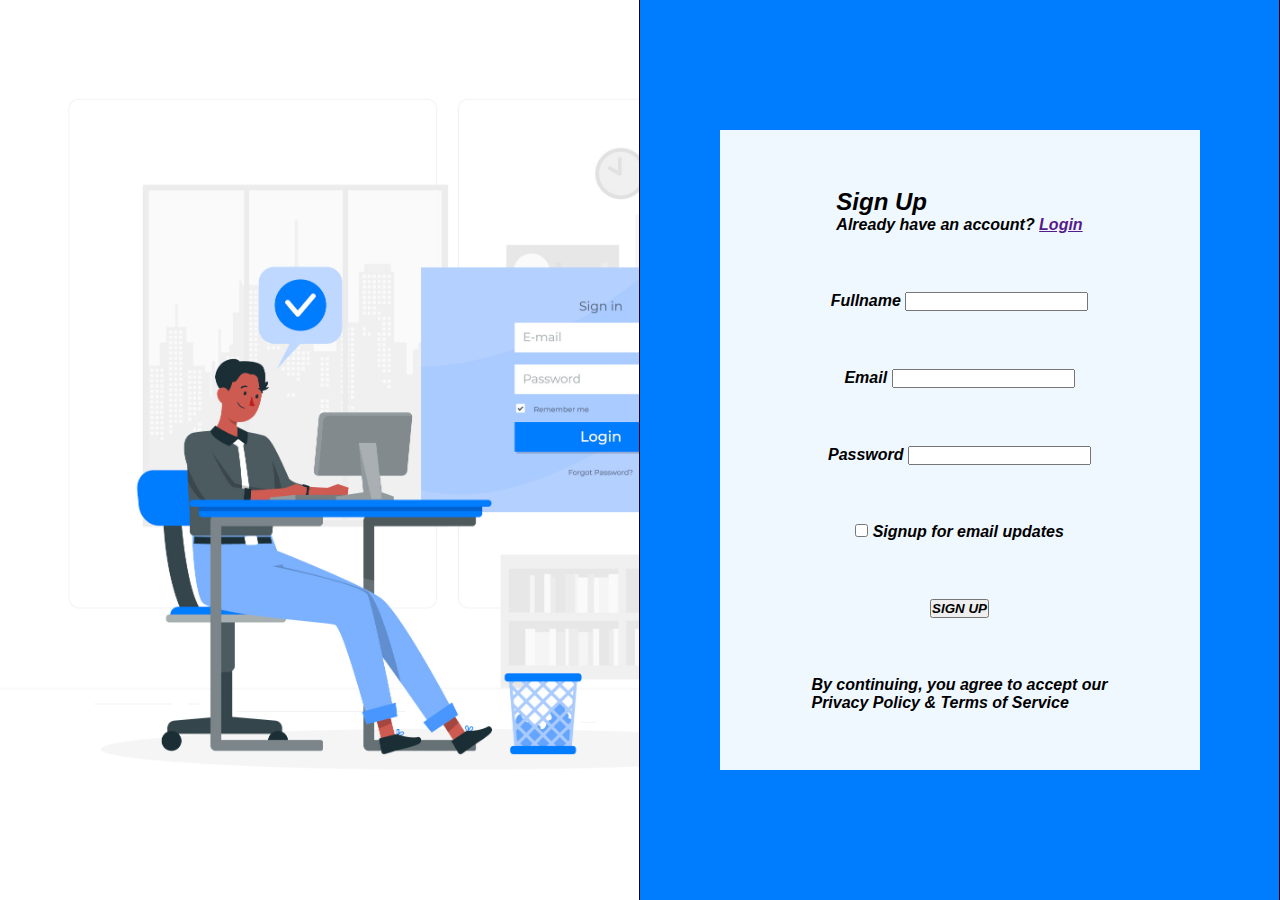
==== HTML/index.html @ ccd3d05e "A beautiful not completed signup page" ====
<!DOCTYPE html>
<html lang="en">
<head>
    <meta charset="UTF-8">
    <meta http-equiv="X-UA-Compatible" content="IE=edge">
    <meta name="viewport" content="width=device-width, initial-scale=1.0">
    <title>Signup page</title>
    <link rel="stylesheet" href="/stylesheet/style.css">
</head>
<body>
    <section id="sec1">
        <div class="signup-intro">
            
        </div>
    </section>
    <section>
        <form action="">
            <div class="signup-text">
                <h2>Sign Up</h2>
                <p>Already have an account? <a href="">Login</a></p>
            </div>
            <div class="fullname">
                <label for="Fullname">Fullname</label>
                <input type="text" required>
            </div>
            <div class="email">
                <label for="Email">Email</label>
                <input type="text" required>
            </div>
            <div class="password">
                <label for="Password">Password</label>
                <input type="password">
            </div>  
            <div class="emailUpdates">
                <input type="checkbox">
                <label for="">Signup for email updates</label>
            </div>
            <button>
                SIGN UP
            </button>
            <div class="terms-and-conditions">
                <p>By continuing, you agree to accept our <br> Privacy Policy & Terms of Service</p>
            </div>
        </form>
    </section>
</body>
</html>
---- stylesheet/style.css ----
*{
    margin: 0;
    padding: 0;
    box-sizing: border-box;
    font-family: 'Montserrat', sans-serif;
    transition: 0.6s;
    font-style: oblique;
    font-weight: 600;
}
body{
    display: flex;
    align-items: center;
    justify-content: space-between;
    flex-direction: row;
    
}
section{
    height: 100vh;
    width: 100%;
    border-right: 1px solid black;
    background-color: #007CFF;
    display: flex;
    align-items: center;
    justify-content: center;
    flex-direction: column;
}
#sec1{
    background-image: url(/Images/6343825.jpg);
    background-repeat: no-repeat;
    background-size: cover;
}
form{
    height: 40rem;
    width: 30rem;
    background-color: aliceblue;
    display: flex;
    align-items: center;
    justify-content: space-evenly;
    flex-direction: column;
}
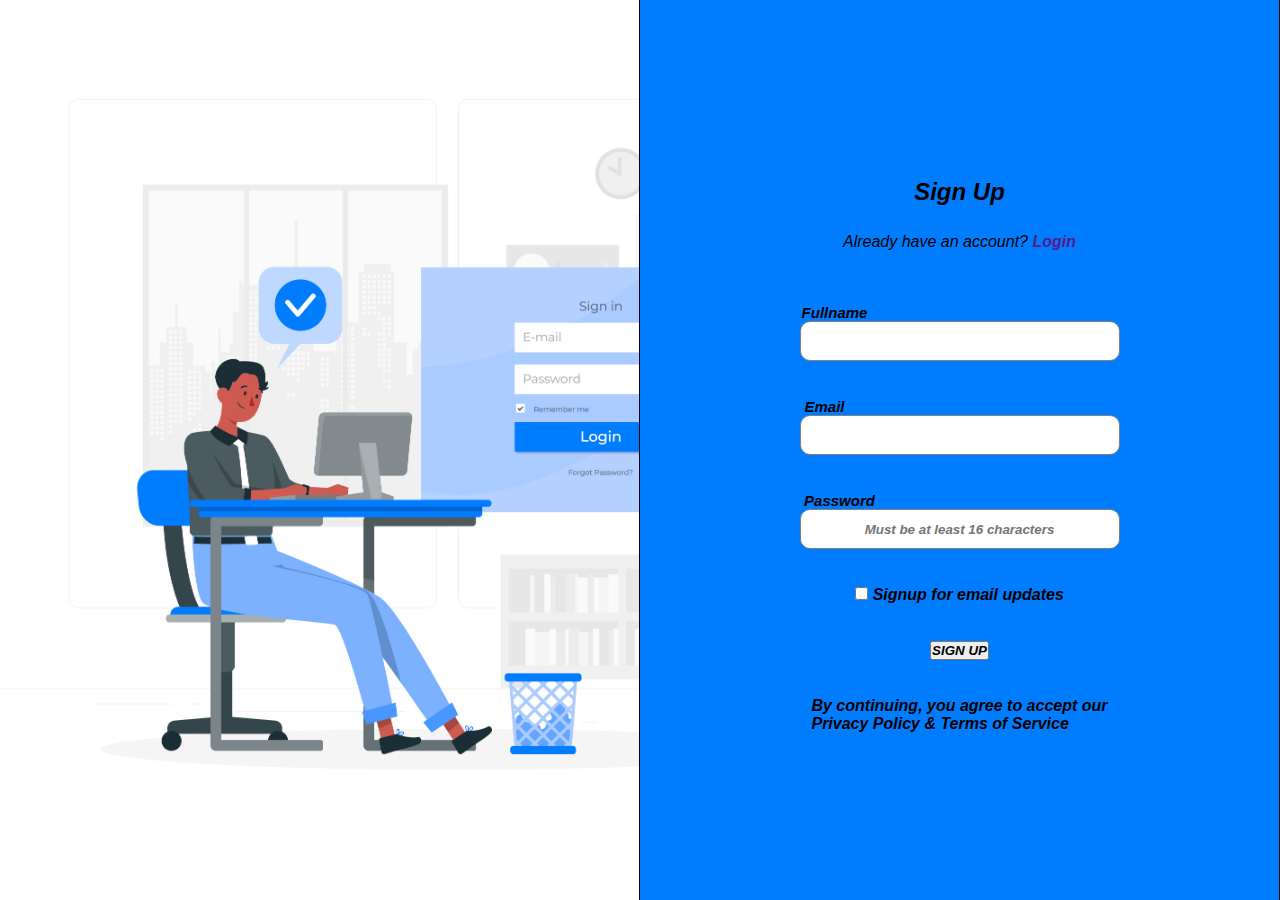
==== commit e89d608d: "Styled the Form" ====
--- a/HTML/index.html
+++ b/HTML/index.html
@@ -29,7 +29,7 @@
             </div>
             <div class="password">
                 <label for="Password">Password</label>
-                <input type="password">
+                <input type="password" placeholder="Must be at least 16 characters" required>
             </div>  
             <div class="emailUpdates">
                 <input type="checkbox">
--- a/stylesheet/style.css
+++ b/stylesheet/style.css
@@ -32,9 +32,69 @@
 form{
     height: 40rem;
     width: 30rem;
-    background-color: aliceblue;
     display: flex;
     align-items: center;
     justify-content: space-evenly;
     flex-direction: column;
 }
+.signup-text{
+    text-align: center;
+    line-height: 50px;
+}
+.signup-text p{
+    font-weight: 100;
+}
+.signup-text a{
+    text-decoration: none;
+}
+.fullname{
+    display: flex;
+    align-items: center;
+    justify-content: space-evenly;
+    flex-direction: column;
+}
+.fullname label{
+    padding-right: 250px;
+    font-size: 15px;
+}
+.fullname input{
+    height: 2.5rem;
+    width: 20rem;
+    border-radius: 10px;
+    border: 1px solid gray;
+    text-align: center;
+}
+.email{
+    display: flex;
+    align-items: center;
+    justify-content: space-evenly;
+    flex-direction: column;
+}
+.email label{
+    padding-right: 270px;
+    font-size: 15px;
+}
+.email input{
+    height: 2.5rem;
+    width: 20rem;
+    border-radius: 10px;
+    border: 1px solid gray;
+    text-align: center;
+}
+.password{
+    display: flex;
+    align-items: center;
+    justify-content: space-evenly;
+    flex-direction: column;
+}
+.password label{
+    padding-right: 240px;
+    font-size: 15px;
+}
+.password input{
+    height: 2.5rem;
+    width: 20rem;
+    border-radius: 10px;
+    border: 1px solid gray;
+    text-align: center;
+}
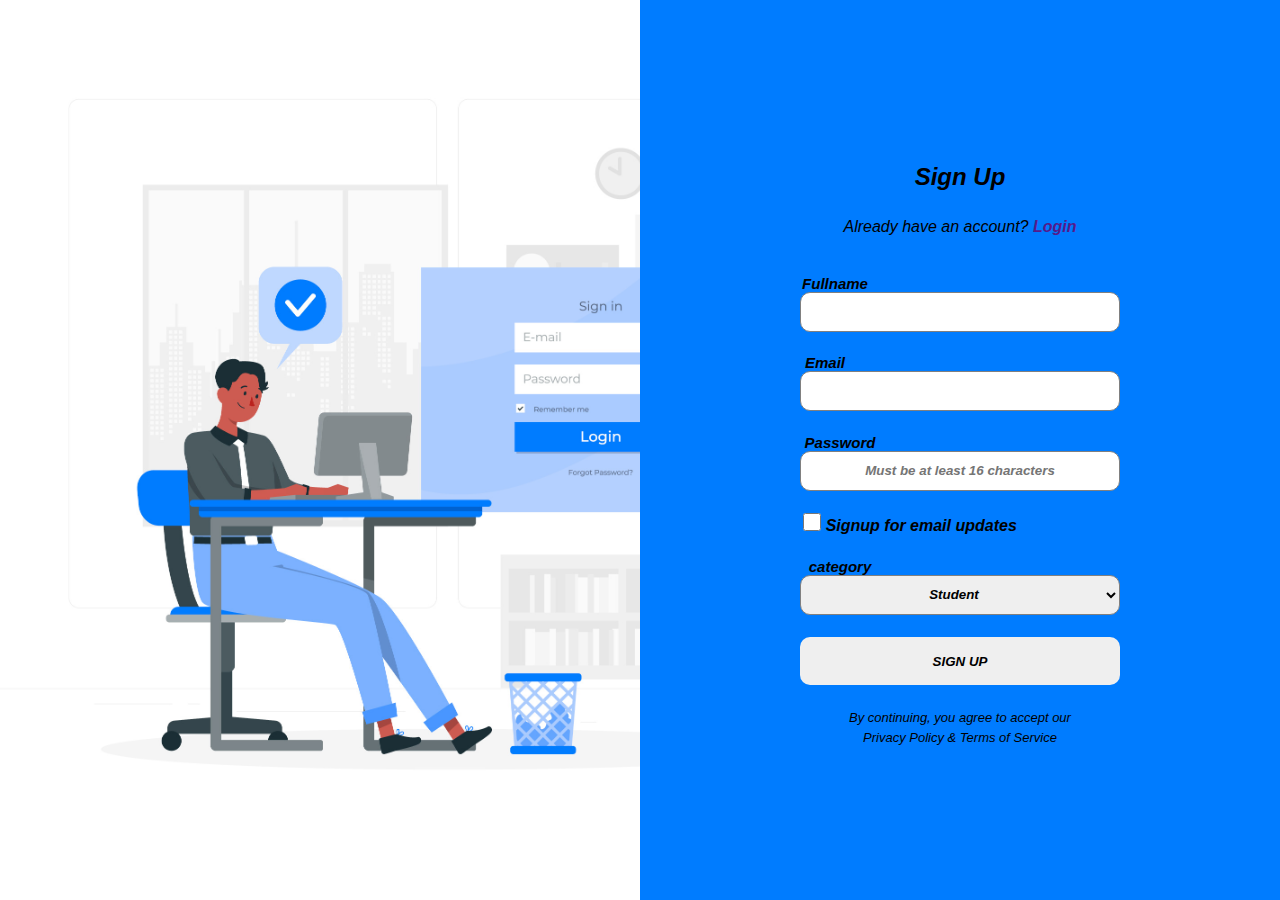
==== commit 41cd6261: "A well styled form" ====
--- a/HTML/index.html
+++ b/HTML/index.html
@@ -9,9 +9,7 @@
 </head>
 <body>
     <section id="sec1">
-        <div class="signup-intro">
-            
-        </div>
+        
     </section>
     <section>
         <form action="">
@@ -35,6 +33,14 @@
                 <input type="checkbox">
                 <label for="">Signup for email updates</label>
             </div>
+            <div class="category">
+                <label for="">category</label>
+                <select name="" id="category">
+                    <option value="">Student</option>
+                    <option value="">Parent/Gurdian</option>
+                    <option value="">Teacher</option>
+                </select>
+            </div>
             <button>
                 SIGN UP
             </button>
--- a/stylesheet/style.css
+++ b/stylesheet/style.css
@@ -17,7 +17,6 @@
 section{
     height: 100vh;
     width: 100%;
-    border-right: 1px solid black;
     background-color: #007CFF;
     display: flex;
     align-items: center;
@@ -28,6 +27,7 @@
     background-image: url(/Images/6343825.jpg);
     background-repeat: no-repeat;
     background-size: cover;
+    width: 100%;
 }
 form{
     height: 40rem;
@@ -98,3 +98,212 @@
     border: 1px solid gray;
     text-align: center;
 }
+.emailUpdates{
+    padding-right: 100px;
+}
+.emailUpdates input{
+    height: 18px;
+    width: 18px;
+}
+form button{
+    height: 3rem;
+    width: 20rem;
+    border-radius: 10px;
+    border: 0;
+
+}
+form button:hover{
+    cursor: pointer;
+    background-color: #FF7F00;
+
+}
+.category{
+    display: flex;
+    align-items: center;
+    justify-content: space-evenly;
+    flex-direction: column;
+}
+.category select{
+    height: 2.5rem;
+    width: 20rem;
+    border-radius: 10px;
+    border: 1px solid gray;
+    text-align: center;
+}
+.category label{
+    padding-right: 240px;
+    font-size: 15px;
+}
+.terms-and-conditions p{
+    font-size: 13px;
+    font-weight: 100;
+    line-height: 20px;
+    text-align: center;
+}
+@media (max-width: 412px) {
+
+    section{
+        height: 35rem;
+        width: 100%;
+        background-color: #007CFF;
+        display: flex;
+        align-items: center;
+        justify-content: center;
+        flex-direction: row;
+    }
+    body{
+        display: flex;
+        align-items: center;
+        justify-content: space-between;
+        flex-direction: column;
+        
+    }
+    form{
+        height: 35rem;
+        width: 100%;
+        display: flex;
+        align-items: center;
+        justify-content: space-evenly;
+        flex-direction: column;
+    }
+    #sec1{
+        background-image: url(/Images/6343825.jpg);
+        background-repeat: no-repeat;
+        background-size: cover;
+        height: 23rem;
+        width: 100%;
+    }
+}
+@media (max-width: 512px) {
+
+    section{
+        height: 35rem;
+        width: 100%;
+        background-color: #007CFF;
+        display: flex;
+        align-items: center;
+        justify-content: center;
+        flex-direction: row;
+    }
+    body{
+        display: flex;
+        align-items: center;
+        justify-content: space-between;
+        flex-direction: column;
+        
+    }
+    form{
+        height: 35rem;
+        width: 100%;
+        display: flex;
+        align-items: center;
+        justify-content: space-evenly;
+        flex-direction: column;
+    }
+    #sec1{
+        background-image: url(/Images/6343825.jpg);
+        background-repeat: no-repeat;
+        background-size: cover;
+        height: 30rem;
+    }
+}
+@media (max-width: 600px) {
+
+    section{
+        height: 35rem;
+        width: 100%;
+        background-color: #007CFF;
+        display: flex;
+        align-items: center;
+        justify-content: center;
+        flex-direction: row;
+    }
+    body{
+        display: flex;
+        align-items: center;
+        justify-content: space-between;
+        flex-direction: column;
+        
+    }
+    form{
+        height: 35rem;
+        width: 100%;
+        display: flex;
+        align-items: center;
+        justify-content: space-evenly;
+        flex-direction: column;
+    }
+    #sec1{
+        background-image: url(/Images/6343825.jpg);
+        background-repeat: no-repeat;
+        background-size: cover;
+        height: 33rem;
+    }
+}
+@media (max-width: 700px) {
+
+    section{
+        height: 35rem;
+        width: 100%;
+        background-color: #007CFF;
+        display: flex;
+        align-items: center;
+        justify-content: center;
+        flex-direction: row;
+    }
+    body{
+        display: flex;
+        align-items: center;
+        justify-content: space-between;
+        flex-direction: column;
+        
+    }
+    form{
+        height: 35rem;
+        width: 100%;
+        display: flex;
+        align-items: center;
+        justify-content: space-evenly;
+        flex-direction: column;
+    }
+    #sec1{
+        background-image: url(/Images/6343825.jpg);
+        background-repeat: no-repeat;
+        background-size: cover;
+        height: 40rem;
+    }
+}
+@media (max-width: 900px) {
+
+    section{
+        height: 35rem;
+        width: 100%;
+        background-color: #007CFF;
+        display: flex;
+        align-items: center;
+        justify-content: center;
+        flex-direction: row;
+    }
+    body{
+        display: flex;
+        align-items: center;
+        justify-content: space-between;
+        flex-direction: column;
+        
+    }
+    form{
+        height: 35rem;
+        width: 100%;
+        display: flex;
+        align-items: center;
+        justify-content: space-evenly;
+        flex-direction: column;
+    }
+    #sec1{
+        background-image: url(/Images/6343825.jpg);
+        background-repeat: no-repeat;
+        background-size: cover;
+        height: 55rem;
+        
+    }
+}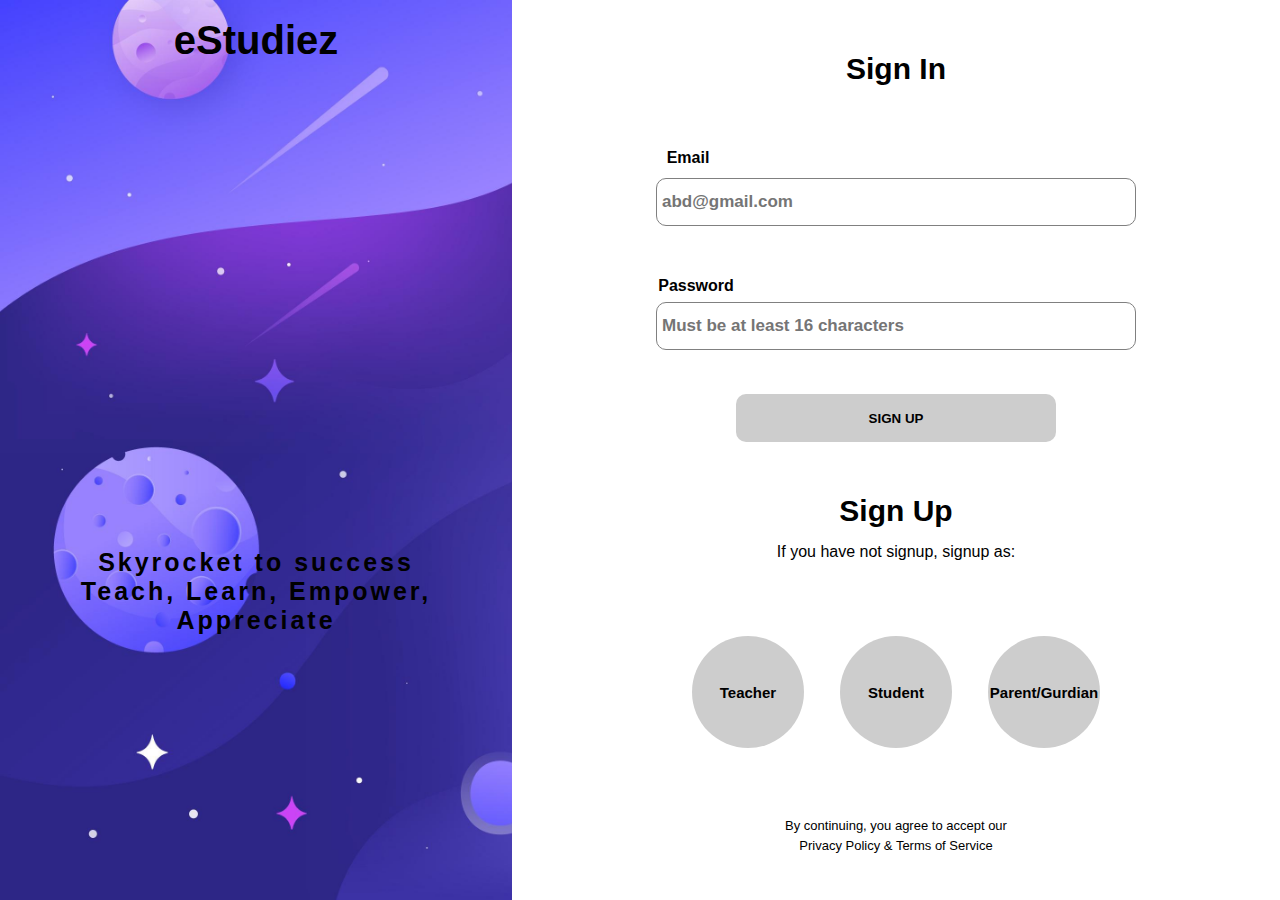
==== commit 3e02fa33: "Some CSS changes" ====
--- a/HTML/index.html
+++ b/HTML/index.html
@@ -9,41 +9,47 @@
 </head>
 <body>
     <section id="sec1">
-        
+        <div class="logo">
+            <h1>eStudiez</h1>
+        </div>
+        <div class="intro">
+            <p>Skyrocket to success <br> Teach, Learn, Empower, Appreciate</p>
+        </div>
     </section>
     <section>
         <form action="">
             <div class="signup-text">
-                <h2>Sign Up</h2>
-                <p>Already have an account? <a href="">Login</a></p>
-            </div>
-            <div class="fullname">
-                <label for="Fullname">Fullname</label>
-                <input type="text" required>
+                <h1>Sign In</h1>
             </div>
             <div class="email">
                 <label for="Email">Email</label>
-                <input type="text" required>
+                <input type="text" required placeholder="abd@gmail.com">
             </div>
             <div class="password">
                 <label for="Password">Password</label>
                 <input type="password" placeholder="Must be at least 16 characters" required>
             </div>  
-            <div class="emailUpdates">
-                <input type="checkbox">
-                <label for="">Signup for email updates</label>
-            </div>
-            <div class="category">
-                <label for="">category</label>
-                <select name="" id="category">
-                    <option value="">Student</option>
-                    <option value="">Parent/Gurdian</option>
-                    <option value="">Teacher</option>
-                </select>
-            </div>
+          
+            
             <button>
                 SIGN UP
             </button>
+            <div class="signup-text">
+                <h1>Sign Up</h1>
+                <p>If you have not signup, signup as: </p>
+            </div>
+           <div class="btn">
+                <button>
+                    Teacher
+                </button>
+                <button>
+                    Student
+                </button>
+                <button>
+                    Parent/Gurdian
+                </button>
+           </div>
+
             <div class="terms-and-conditions">
                 <p>By continuing, you agree to accept our <br> Privacy Policy & Terms of Service</p>
             </div>
--- a/stylesheet/style.css
+++ b/stylesheet/style.css
@@ -2,67 +2,87 @@
     margin: 0;
     padding: 0;
     box-sizing: border-box;
-    font-family: 'Montserrat', sans-serif;
+    /* font-family: 'Montserrat', sans-serif; */
+    font-family: 'Gill Sans', 'Gill Sans MT', Calibri, 'Trebuchet MS', sans-serif;
     transition: 0.6s;
-    font-style: oblique;
     font-weight: 600;
 }
 body{
-    display: flex;
-    align-items: center;
-    justify-content: space-between;
+    height: 100vh;
+    display: flex;
+    align-items: center;
+    justify-content: center;
     flex-direction: row;
-    
+}
+.logo{
+    height: 5rem;
+    width: 10rem;
+    /* background-color: blue; */
+    display: flex;
+    align-items: center;
+    justify-content: center;
+    font-size: 20px;
+    color: black;
+
 }
 section{
     height: 100vh;
-    width: 100%;
-    background-color: #007CFF;
-    display: flex;
-    align-items: center;
-    justify-content: center;
+    width: 60%;
+    
+    display: flex;
+    align-items: center;
+    justify-content: space-around;
     flex-direction: column;
 }
 #sec1{
-    background-image: url(/Images/6343825.jpg);
+    background-image: url(/Images/5445590.jpg);
     background-repeat: no-repeat;
     background-size: cover;
-    width: 100%;
+    width: 40%;
+    display: flex;
+    align-items: center;
+    justify-content: space-between;
+    flex-direction: column;
+}
+.intro{
+    height: 5rem;
+    width: 30rem;
+    /* background-color: #7969FD; */
+    text-align: center;
+    font-size: 25px;
+    margin-bottom: 17rem;
+    letter-spacing: 3px
 }
 form{
-    height: 40rem;
-    width: 30rem;
-    display: flex;
+    height: 100vh;
+    width: 45rem;
+    display: flex;
+    /* background-color: blue; */
     align-items: center;
     justify-content: space-evenly;
     flex-direction: column;
+    line-height: 2rem;
 }
 .signup-text{
     text-align: center;
+}
+.signup-text h1{
+    font-size: 30px;
     line-height: 50px;
 }
 .signup-text p{
-    font-weight: 100;
-}
-.signup-text a{
-    text-decoration: none;
-}
-.fullname{
-    display: flex;
-    align-items: center;
-    justify-content: space-evenly;
-    flex-direction: column;
-}
-.fullname label{
-    padding-right: 250px;
-    font-size: 15px;
-}
-.fullname input{
-    height: 2.5rem;
-    width: 20rem;
+    font-weight: 500;
+
+}
+input{
+    height: 3rem;
+    width: 30rem;
     border-radius: 10px;
     border: 1px solid gray;
-    text-align: center;
+    outline: none;
+    padding-left: 5px;
+    font-size: 17px;
+    
 }
 .email{
     display: flex;
@@ -71,16 +91,10 @@
     flex-direction: column;
 }
 .email label{
-    padding-right: 270px;
-    font-size: 15px;
-}
-.email input{
-    height: 2.5rem;
-    width: 20rem;
-    border-radius: 10px;
-    border: 1px solid gray;
-    text-align: center;
-}
+    padding-right: 26rem;
+    line-height: 40px;
+}
+
 .password{
     display: flex;
     align-items: center;
@@ -88,51 +102,25 @@
     flex-direction: column;
 }
 .password label{
-    padding-right: 240px;
-    font-size: 15px;
-}
-.password input{
-    height: 2.5rem;
-    width: 20rem;
-    border-radius: 10px;
-    border: 1px solid gray;
-    text-align: center;
-}
-.emailUpdates{
-    padding-right: 100px;
-}
-.emailUpdates input{
-    height: 18px;
-    width: 18px;
+    padding-right: 25rem;
 }
 form button{
     height: 3rem;
     width: 20rem;
     border-radius: 10px;
     border: 0;
+    background-color: rgb(205, 205, 205);
 
 }
 form button:hover{
     cursor: pointer;
-    background-color: #FF7F00;
-
-}
-.category{
-    display: flex;
-    align-items: center;
-    justify-content: space-evenly;
-    flex-direction: column;
-}
-.category select{
-    height: 2.5rem;
-    width: 20rem;
-    border-radius: 10px;
-    border: 1px solid gray;
-    text-align: center;
-}
-.category label{
-    padding-right: 240px;
-    font-size: 15px;
+    background-color: #3B2A94;
+    color: white;
+    transition: 0.3s ease-in;
+    -webkit-box-shadow: 2px 2px 9px -1px rgba(0,0,0,0.33);
+-moz-box-shadow: 2px 2px 9px -1px rgba(0,0,0,0.33);
+box-shadow: 2px 2px 9px -1px rgba(0,0,0,0.33);
+
 }
 .terms-and-conditions p{
     font-size: 13px;
@@ -140,6 +128,20 @@
     line-height: 20px;
     text-align: center;
 }
+.btn{
+    height: 10rem;
+    width: 30rem;
+    /* background-color: aqua; */
+    display: flex;
+    align-items: center;
+    justify-content: space-evenly;
+}
+.btn button{
+    height: 7rem;
+    width: 7rem;
+    border-radius: 100%;
+    font-size: 15px;
+}
 @media (max-width: 412px) {
 
     section{
@@ -165,6 +167,7 @@
         align-items: center;
         justify-content: space-evenly;
         flex-direction: column;
+        outline: none;
     }
     #sec1{
         background-image: url(/Images/6343825.jpg);
